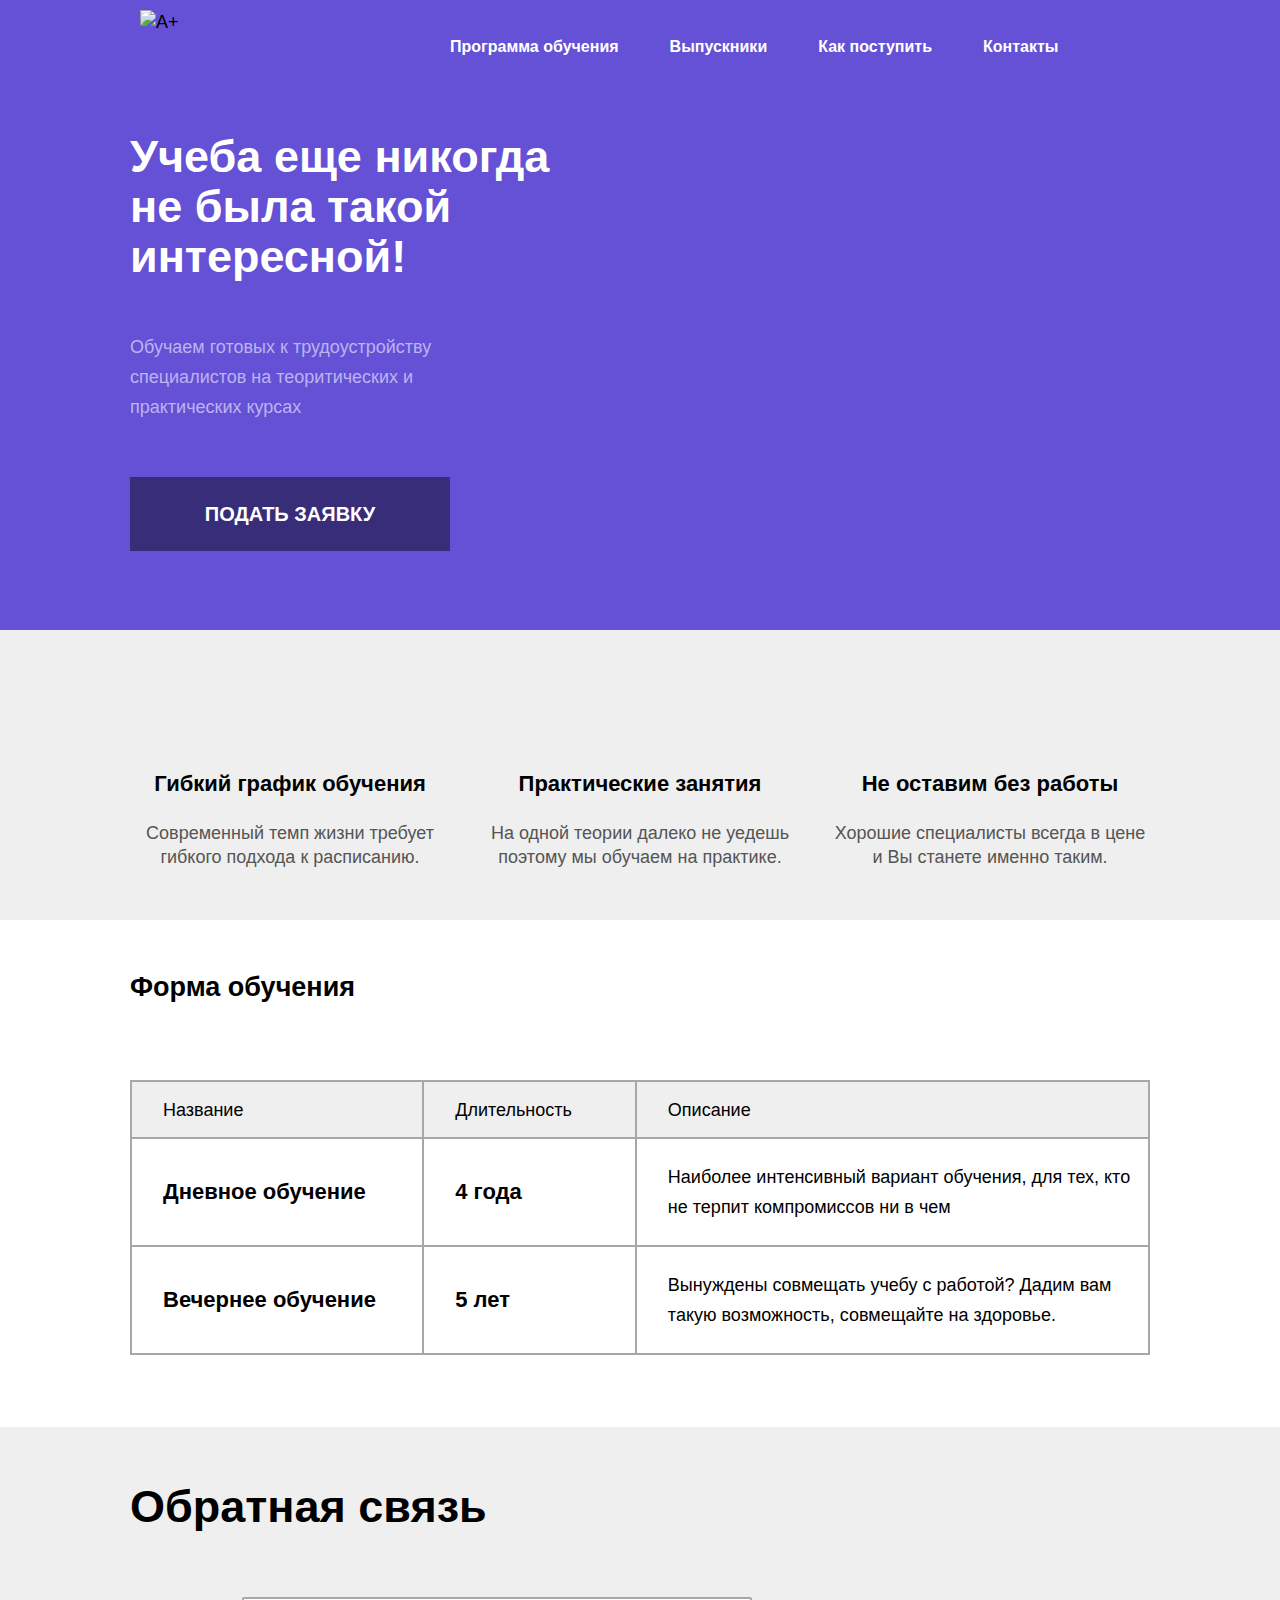
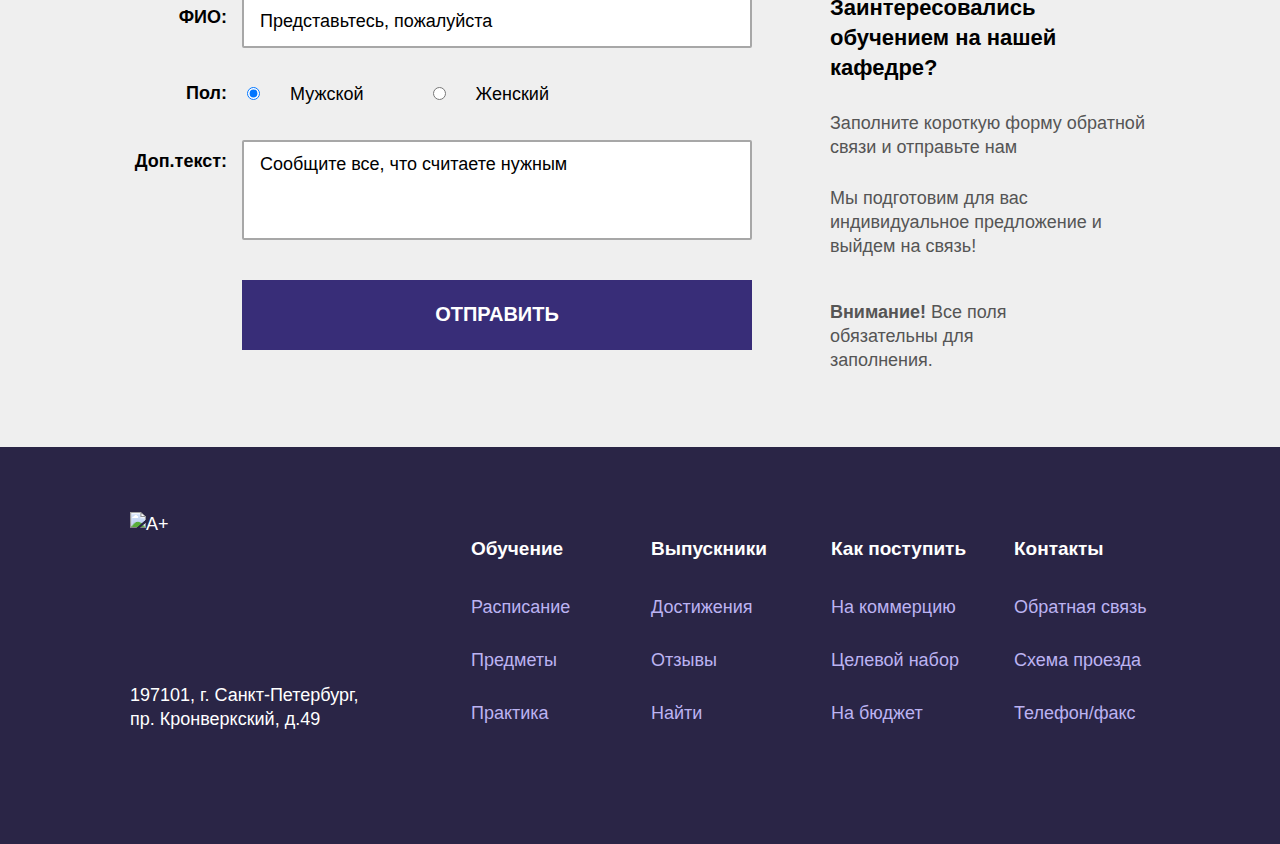
==== myindex.html @ cb8fe2b2 "2" ====
<!DOCTYPE html>
<html lang="ru">
  <head>
    <meta charset="utf-8">
    <link href="css/style.css" rel="stylesheet">
    <title>A+</title>
  </head>
  <body>
    <header class="main-header">

        <div class="header-top">
            <div class="logo">
              <img src="img/logo-top.png" width="182" height="81" alt=A+>
            </div>

            <nav class="main-menu">
              <ul>
                <li><a href="inner.html">Программа обучения</a></li>
                <li><a href="#">Выпускники</a></li>
                <li><a href="#">Как поступить</a></li>
                <li><a href="#">Контакты</a></li>
              </ul>
            </nav>
          </div>
          <div class="container">
        <div class="promo">
          <div class="promo-title">Учеба еще никогда не была такой интересной!</div>
          <p>Обучаем готовых к трудоустройству специалистов
            на теоритических и практических курсах</p>
          <a href="#" class="btn btn-green">Подать заявку</a>
        </div>
      </div>
    </header>

    <section class="features">
      <div class="container">
        <div class="features-item">
          <div class="features-icon features-icon-schedule"></div>
            <h2 class="features-title">Гибкий график обучения</h2>
            <p>Современный темп жизни требует гибкого подхода к расписанию.</p>
        </div>

        <div class="features-item">
              <div class="features-icon features-icon-practice"></div>
              <h2 class="features-title">Практические занятия</h2>
              <p>На одной теории далеко не уедешь поэтому мы обучаем на практике.</p>
        </div>

        <div class="features-item">
                <div class="features-icon features-icon-work"></div>
                <h2 class="features-title">Не оставим без работы</h2>
                <p>Хорошие специалисты всегда в цене и Вы станете именно таким.</p>
        </div>
      </div>
      </div>
    </section>
    <section class="learning-form">
      <div class="container">
        <h2 class="learning-form-title">Форма обучения</h2>
        <table>
          <tr class="tr-header">
            <th style="width:284px">Название</th>
            <th style="width:189px">Длительность</th>
            <th style="width:539px">Описание</th>
          <tr>
            <td>Дневное обучение</td>
            <td>4 года</td>
            <td style="line-height:30px; font-weight:normal; font-size: 18px; font-family: Tahoma, sans-serif;">
              Наиболее интенсивный вариант обучения, для тех,
            кто не терпит компромиссов ни в чем</td>
          </tr>
          <tr>
            <td>Вечернее обучение</td>
            <td>5 лет</td>
            <td style="line-height:30px; font-weight:normal; font-size: 18px; font-family: Tahoma, sans-serif;">
              Вынуждены совмещать учебу с работой? Дадим вам
            такую возможность, совмещайте на здоровье.</td>
          </tr>
        </table>
      </div>
    </section>
    <section class="contacts">
      <div class="container">
        <h2 class="contacts-title">Обратная связь</h2>
          <form class="contacts-form" action="" method="post">
            <table>
              <tr>
                <td class="title">
                  <label for="fullname">ФИО:</label>
                </td>
                <td class="field">
                  <input type="text" id="fullname" name="fullname" placeholder="Представьтесь, пожалуйста">
                </td>
              </tr>
              <tr>
                <td class="title-sex">Пол:</td>
                <td>
                  <label><input type="radio" id="man" name="sex" value="man" checked>Мужской</label>
                  <label><input type="radio" id="woman" name="sex" value="woman">Женский</label>
                </td>
              </tr>
              <tr>
                <td class="title">Доп.текст:</td>
                <td class="field">
                  <textarea id="message" name="message" placeholder="Сообщите все, что считаете нужным"></textarea>
                </td>
              </tr>
              <tr>
                <td class="title"></td>
                <td><input type="submit" class="btn btn-green" value="Отправить"></td>
              </tr>
            </table>
          </form>
          <div class="contacts-instruction">
            <h3>Заинтересовались обучением на нашей кафедре?</h3>
            <p>Заполните короткую форму обратной связи и отправьте нам</p>
            <p>Мы подготовим для вас индивидуальное предложение и выйдем на связь!</p>
            <p class="contacts-alert"><strong>Внимание!</strong> Все поля обязательны для заполнения.</p>
          </div>
      </div>
    </section>

    <footer class="main-footer">
      <div class="container">
        <div class="footer">
          <div class="footer-address">
            <div class="logo">
            <img src="img/logo-bottom.png"  width="182" height="82" alt="A+">
          </div>
            <p>197101, г. Санкт-Петербург, <br> пр. Кронверкский, д.49</p>
          </div>
          <div class="footer-menu">
            <h3>Обучение</h3>
              <ul>
                <li><a href="#">Расписание</a></li>
                <li><a href="#">Предметы</a></li>
                <li><a href="#">Практика</a></li>
              </ul>
          </div>
          <div class="footer-menu">
            <h3>Выпускники</h3>
              <ul>
                <li><a href="#">Достижения</a></li>
                <li><a href="#">Отзывы</a></li>
                <li><a href="#">Найти</a></li>
              </ul>
          </div>
          <div class="footer-menu">
            <h3>Как поступить</h3>
              <ul>
                <li><a href="#">На коммерцию</a></li>
                <li><a href="#">Целевой набор</a></li>
                <li><a href="#">На бюджет</a></li>
              </ul>
          </div>
          <div class="footer-menu">
            <h3>Контакты</h3>
              <ul>
                <li><a href="#">Обратная связь</a></li>
                <li><a href="#">Схема проезда</a></li>
                <li><a href="#">Телефон/факс</a></li>
              </ul>
         </div>
        </div>
      </div>
    </footer>
  </body>
</html>
---- css/style.css ----
body {
      min-width: 1040px;
      margin: 0;
      padding: 0;
      font-family: Tahoma, sans-serif;
      font-size: 18px;
      line-height: 24px;
      color: #000000;
}

.container {
      width: 1020px;
      margin: 0 auto;
      padding: 0 10px;
}

.main-header {
      padding-top: 32px;
      padding-bottom: 79px;
      background-color: #6451d5;
}

.header-top{
    position: fixed;
    z-index: 20;
    width: 980px;
    margin: 0;
    padding: 10px 140px;
    padding-bottom: 0;
    top: 0;
    left: 0;
    background-color: #6451d5;
    background-position: center 100%;
    background-repeat: no-repeat;
    background-size: cover;
  margin-bottom: 120px;
}

.header-top::after {
      display: table;
      clear: both;
      content: "";
}

.logo {
      float: left;
      height: 90px;
      width: 182px;
}

.logo img {
      display: block;
}

.main-menu {
      float: right;
      height: 40px;
      width: 670px;
      margin-top: 25px;
}

.main-menu ul {
      margin: 0;
      padding: 0;
      list-style: none;
}

.main-menu li {
      display: inline-block;
      vertical-align: top;
      margin-right: 46px;
      font-size: 16px;
      line-height: 24px;
      font-weight: bold;
      font-family: Trebuchet MS, sans-serif;
}

.main-menu li:last-child {
      margin-right: 0;

}

.main-menu a {
      text-decoration: none;
      color: #ffffff;
}

.main-menu a:hover {
      text-decoration: underline;
}

.main-menu a:active {
      text-decoration: none;
      opacity: 0.3;
}

.promo {
      position: relative;
      z-index: 10;
      width: 424px;
      margin-top: 100px;
}

.promo-title {
      margin-bottom: 50px;
      text-transform: none;
      line-height: 50px;
      font-size: 45px;
      font-weight: bold;
      font-family: Trebuchet MS, sans-serif;
      color: #ffffff;
}

.promo p {
      width: 305px;
      margin-bottom: 55px;
      line-height: 30px;
      font-size: 18px;
      color: #bcb3f2;
}

.promo::after {
      position: absolute;
      content: "";
      z-index: -1;
      top: -10px;
      left: 379px;
      width: 652px;
      height: 450px;
      background-image: url("../img/promo.png");
      background-repeat: no-repeat;
}

.btn {
      display: inline-block;
      line-height: 24px;
      vertical-align: top;
      text-align: center;
      background-color: #382d78;
      color: #ffffff;
      font-size: 20px;
      font-family: Trebuchet MS, sans-serif;
      font-weight: bold;
      text-transform: uppercase;
      text-decoration: none;
      cursor: pointer;
      outline: none;
      border: none;
}

.promo .btn {
      padding: 25px 0;
      width: 320px;
}

.btn:active {
      color: #bcb3f2;
}

.features {
      padding-top: 142px;
      padding-bottom: 48px;
      background-color: #efefef;
}

.features-title {
      margin: 0;
      margin-bottom: 25px;
      font-size: 22px;
      line-height: 24px;
      font-family: Trebuchet MS, sans-serif;
      text-align: center;
      font-weight: bold;
}

.features .container::after {
      display: table;
      clear: both;
      content: "";
}

.features-item {
      position: relative;
      float: left;
      width: 320px;
      min-height: 100px;
      margin-right: 30px;
}

.features-item p {
      margin: 0;
      font-size: 18px;
      line-height: 24px;
      font-family: Tahoma, sans-serif;
      text-align: center;
      color: #555555;
}

.features-item:last-child {
      margin-right: 0;
}

.features-icon {
      position: absolute;
      left: 124px;
      bottom: 123px;
      width: 73px;
      height: 67px;
      background-image: url("../img/icon1.png");
      background-repeat: no-repeat;
      background-position: center;
}

.features-item .features-icon-practice{
      background-image: url("../img/icon2.png");
}

.features-item .features-icon-work{
      background-image: url("../img/icon3.png");
}

.learning-form {
      padding-top: 55px;
      padding-bottom: 72px;
}

.learning-form .learning-form-title {
      margin: 0;
      margin-bottom: 55px;
      min-height: 50px;
}

.learning-form table {
      height: 275px;
      border: 2px solid #a7a7a7;
      border-collapse: collapse;
}

.learning-form th {
    margin: 0;
    font-size: 18px;
    line-height: 30px;
    font-family: Tahoma, sans-serif;
    font-weight: normal;
    text-align: left;
    padding-left: 31px;
    border: 2px solid #a7a7a7;
    background-color: #efefef;
}

.learning-form tr {
    margin: 0;
    border: 2px solid #a7a7a7;
}

.learning-form td {
    margin: 0;
    font-size: 22px;
    line-height: 24px;
    font-family: Trebuchet MS, sans-serif;
    font-weight: bold;
    text-align: left;
    padding-left: 31px;
    border: 2px solid #a7a7a7;
}

.contacts {
      padding-top: 55px;
      padding-bottom: 75px;
      background-color: #efefef;
}

.contacts .contacts-title {
      margin: 0;
      margin-bottom: 61px;
      line-height: 50px;
      font-family: Trebuchet MS, sans-serif;
      font-size: 45px;
      line-height: 50px;
}

.contacts .contacts-form{
      float: left;
      width: 670px;
      height: 341px;
      margin-right: 30px;

}

.contacts .title {
      width: 94px;
      padding-right: 12px;
      padding-top: 10px;
      text-align: right;
      vertical-align: top;
      font-family: Trebuchet MS, sans-serif;
      font-size: 18px;
      line-height: 24px;
      font-weight: bold;
}

.contacts .title-sex {
      width: 94px;
      padding-right: 12px;
      padding-top: 0;
      text-align: right;
      vertical-align: top;
      font-family: Trebuchet MS, sans-serif;
      font-size: 18px;
      line-height: 24px;
      font-weight: bold;

}

.contacts .field {
      width: 510px;
      height: 52px;

}

.contacts-form textarea{
      min-height: 100px;
      resize: none;
}

 input[type="text"]::-webkit-input-placeholder {
      color:#000;
 }

 textarea::-webkit-input-placeholder {
      color:#000;
 }

#man,
#woman{
      margin-right: 30px;
}

#woman{
      margin-left: 64px;
}

.contacts-form input[type="text"],
.contacts-form textarea {
      width: 100%;
      padding: 10px 16px 13px 16px;
      border: 2px solid #a7a7a7;
      font-size: 18px;
      line-height: 24px;
      font-family: Tahoma, sans-serif;
      font-weight: normal;
      -webkit-box-sizing: border-box;
      -moz-box-sizing: border-box;
      box-sizing: border-box;
      outline: none;
      border-radius: 2px;

}
.contacts-form input[type="text"]:hover,
.contacts-form textarea:hover {
      border: 2px solid #6c6a75;
}

.contacts-form input[type="text"]:focus,
.contacts-form textarea:focus {
      border: 2px solid #6451d5;
}

.contacts td {
      padding-bottom: 31px;
}

.contacts-form .btn {
      width: 100%;
      padding: 22px 0 24px 0;
}

.contacts .contacts-instruction{
      float: right;
      width: 320px;
}

.contacts-instruction h3{
      margin: 0;
      margin-bottom: 28px;
      font-family: Trebuchet MS, sans-serif;
      font-size: 22px;
      line-height: 30px;
      font-weight: bold;
}

.contacts-instruction p{
      margin: 0;
      margin-bottom: 27px;
      font-size: 18px;
      line-height: 24px;
      font-family: Tahoma, sans-serif;
      font-weight: normal;
      color: #555555;
}

.contacts-instruction .contacts-alert {
      margin-top: 42px;
      margin-bottom: 0;
      width: 250px;
}

.contacts .container::after {
      display: table;
      clear: both;
      content: "";
}

.main-footer {
      padding-top: 65px;
      padding-bottom: 90px;
      background-color: #2a2546;
      color: #fff;
      line-height: 24px;

}
.main-footer .footer::after{
      display: table;
      content: "";
      clear: both;
}

.main-footer .footer-address {
      float: left;
      width: 235px;
      margin-right: 106px;
}

.main-footer .footer-menu{
      float: left;
      margin-top: 25px;
      width: 180px;
      min-height: 175px;
}

.main-footer .footer-menu ul {
      padding: 0;
      margin: 0;
      list-style: none;
}

.main-footer .footer-menu h3 {
      margin:0;
      margin-bottom: 34px;
      font-size: 19px;
      line-height: 24px;
      font-family: Tahoma, sans-serif;
      font-weight: bold;
}

.main-footer .footer-menu li {
      margin-bottom: 29px;
}

.main-footer .footer-menu a {
      font-size: 18px;
      line-height: 24px;
      font-family: Tahoma, sans-serif;
      font-weight: normal;
      color: #bcb3f2;
      text-decoration: none;
}

.main-footer .footer-menu:last-child{
      float: right;
      width: 136px;
}

.footer-address .logo {
      float: none;
      margin: 0;
      margin-bottom: 81px;
}

.footer-address p {
    font-size: 18px;
    line-height: 24px;
    font-family: Tahoma, sans-serif;
    font-weight: normal;
}
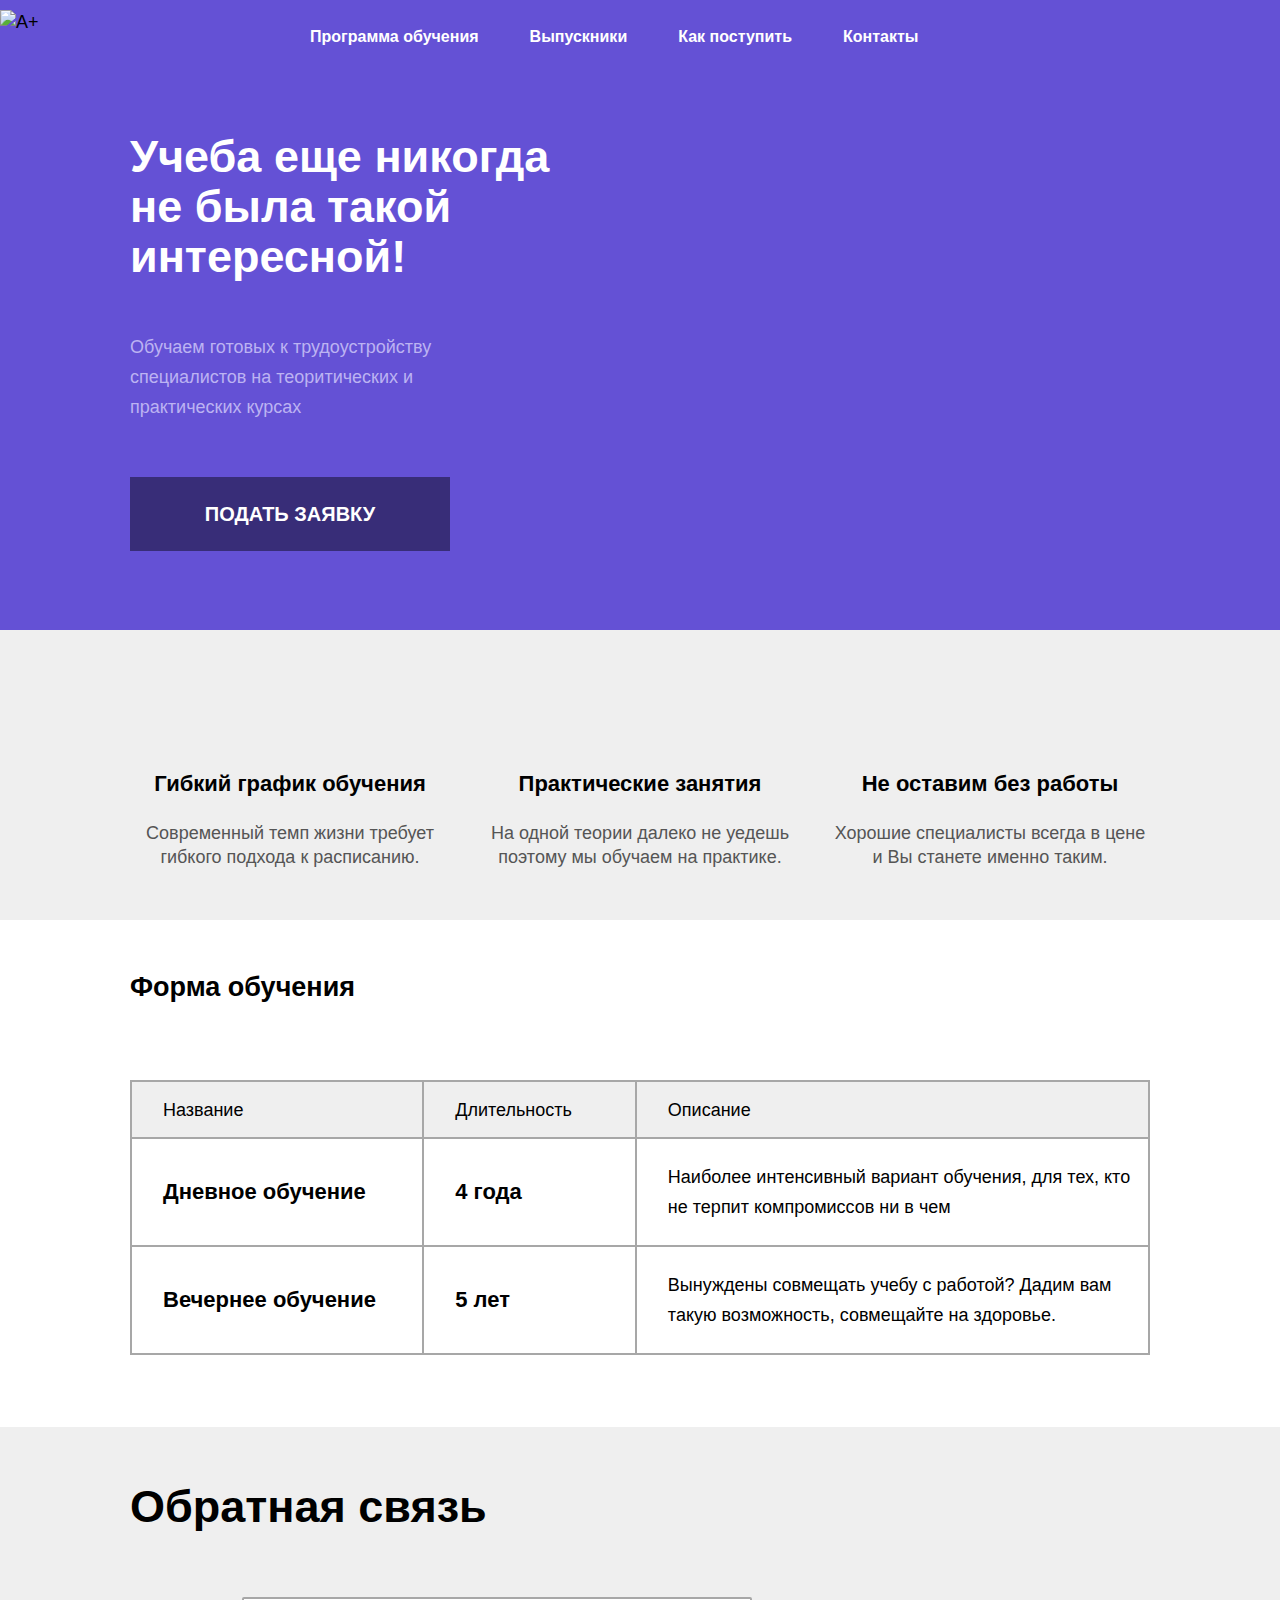
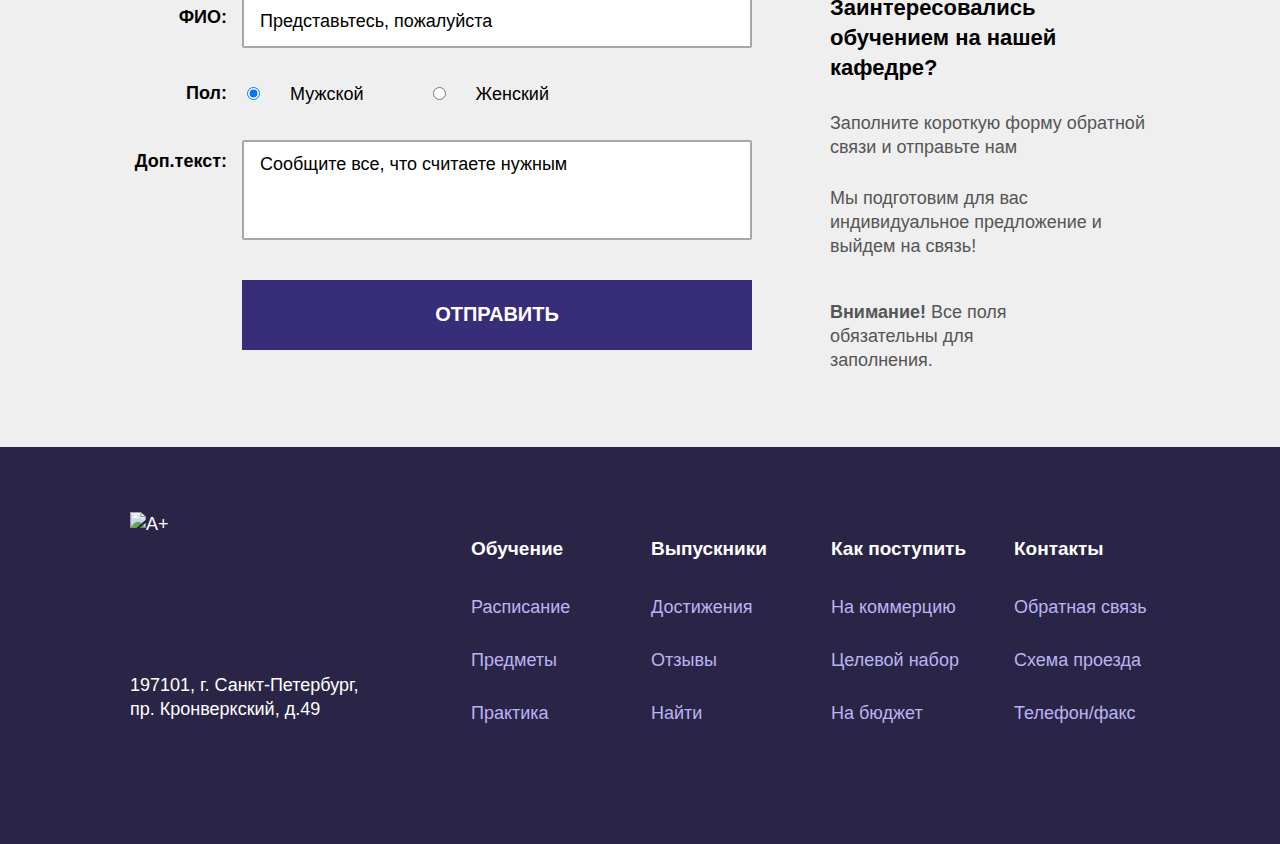
==== commit 8523defe: "1" ====
--- a/myindex.html
+++ b/myindex.html
@@ -7,22 +7,23 @@
   </head>
   <body>
     <header class="main-header">
+      <div class="container">
+        <div class="header-top">
+          <div class="logo">
+            <img src="img/logo-top.png"  width="150" height="60" alt="A+">
+          </div>
+        <nav class="main-menu">
+          <ul>
+            <li><a href="#">Программа обучения</a></li>
+            <li><a href="#">Выпускники</a></li>
+            <li><a href="#">Как поступить</a></li>
+            <li><a href="#">Контакты</a></li>
+          </ul>
+        </nav>
+        </div>
+    </div>
 
-        <div class="header-top">
-            <div class="logo">
-              <img src="img/logo-top.png" width="182" height="81" alt=A+>
-            </div>
-
-            <nav class="main-menu">
-              <ul>
-                <li><a href="inner.html">Программа обучения</a></li>
-                <li><a href="#">Выпускники</a></li>
-                <li><a href="#">Как поступить</a></li>
-                <li><a href="#">Контакты</a></li>
-              </ul>
-            </nav>
-          </div>
-          <div class="container">
+        <div class="container">
         <div class="promo">
           <div class="promo-title">Учеба еще никогда не была такой интересной!</div>
           <p>Обучаем готовых к трудоустройству специалистов
--- a/css/style.css
+++ b/css/style.css
@@ -24,8 +24,8 @@
     position: fixed;
     z-index: 20;
     width: 980px;
-    margin: 0;
-    padding: 10px 140px;
+    margin: 0 auto;
+
     padding-bottom: 0;
     top: 0;
     left: 0;
@@ -44,7 +44,8 @@
 
 .logo {
       float: left;
-      height: 90px;
+      margin-top: 10px;
+      height: 80px;
       width: 182px;
 }
 
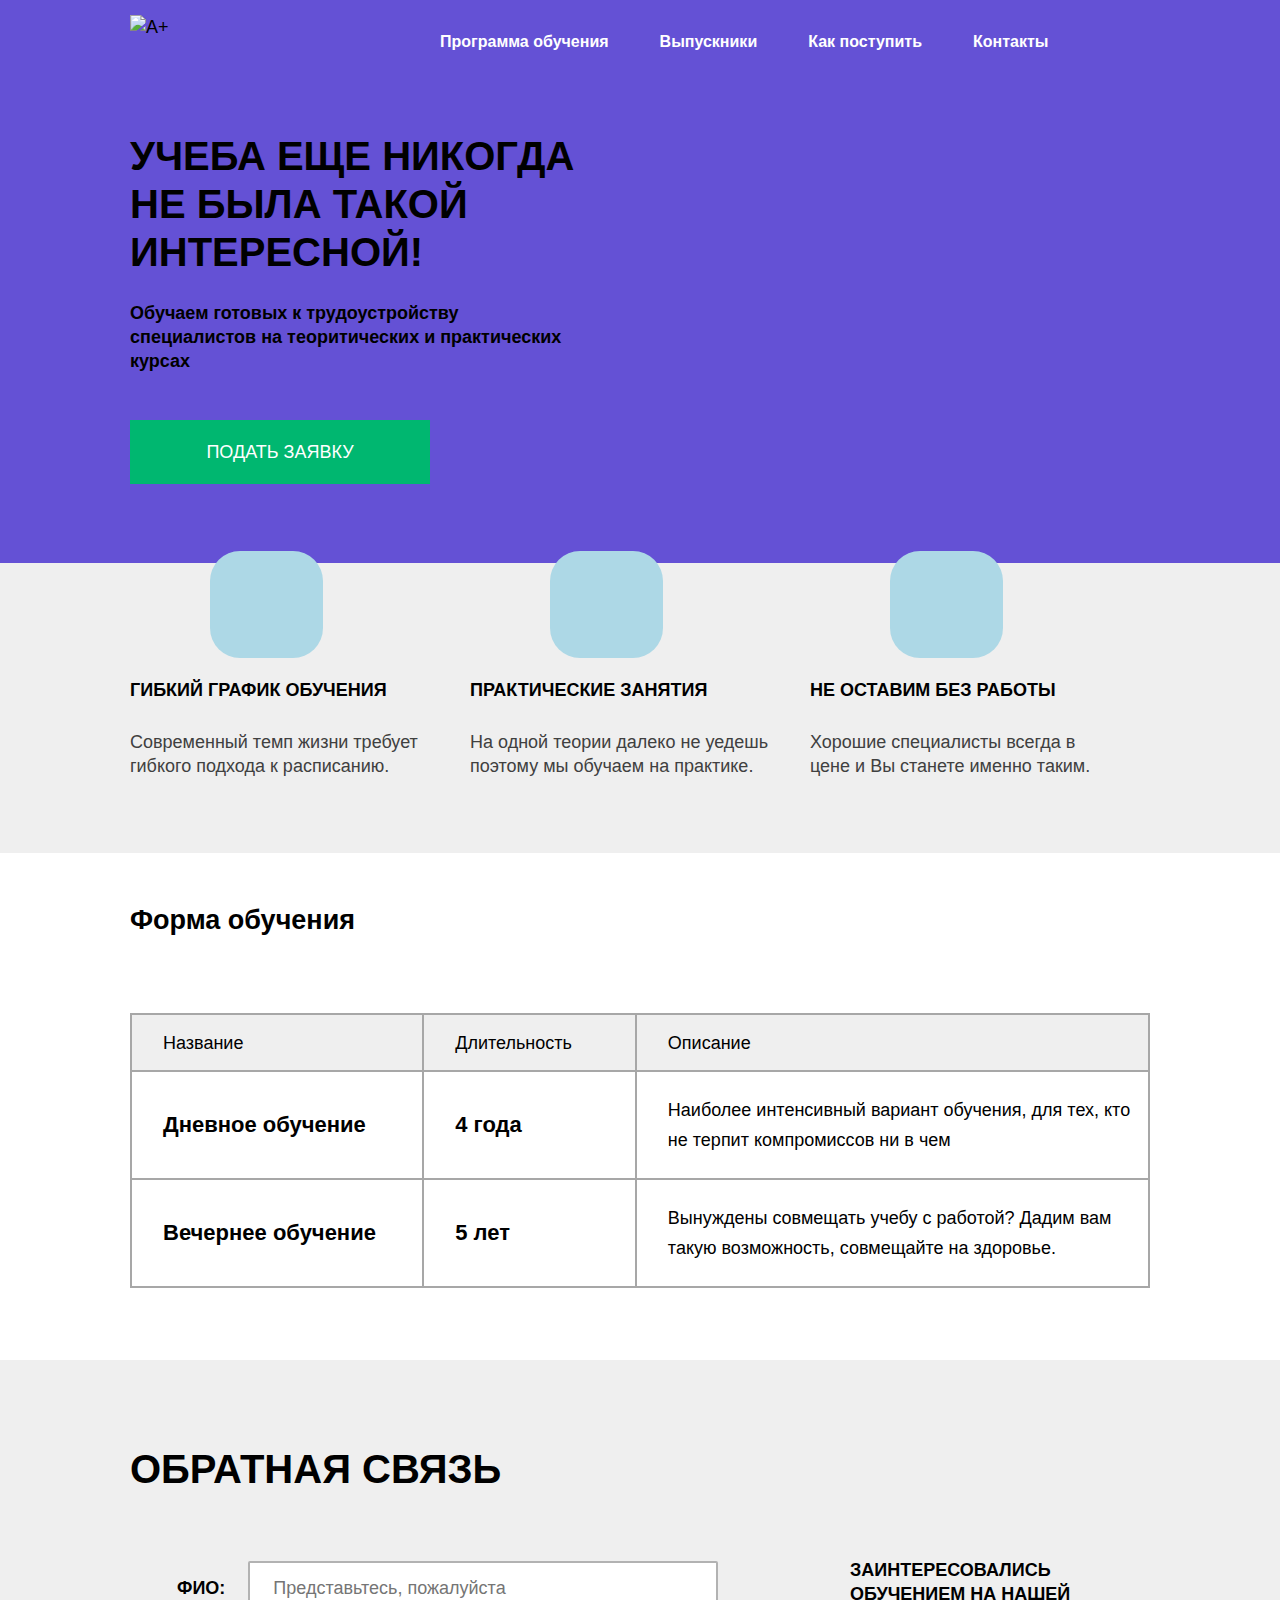
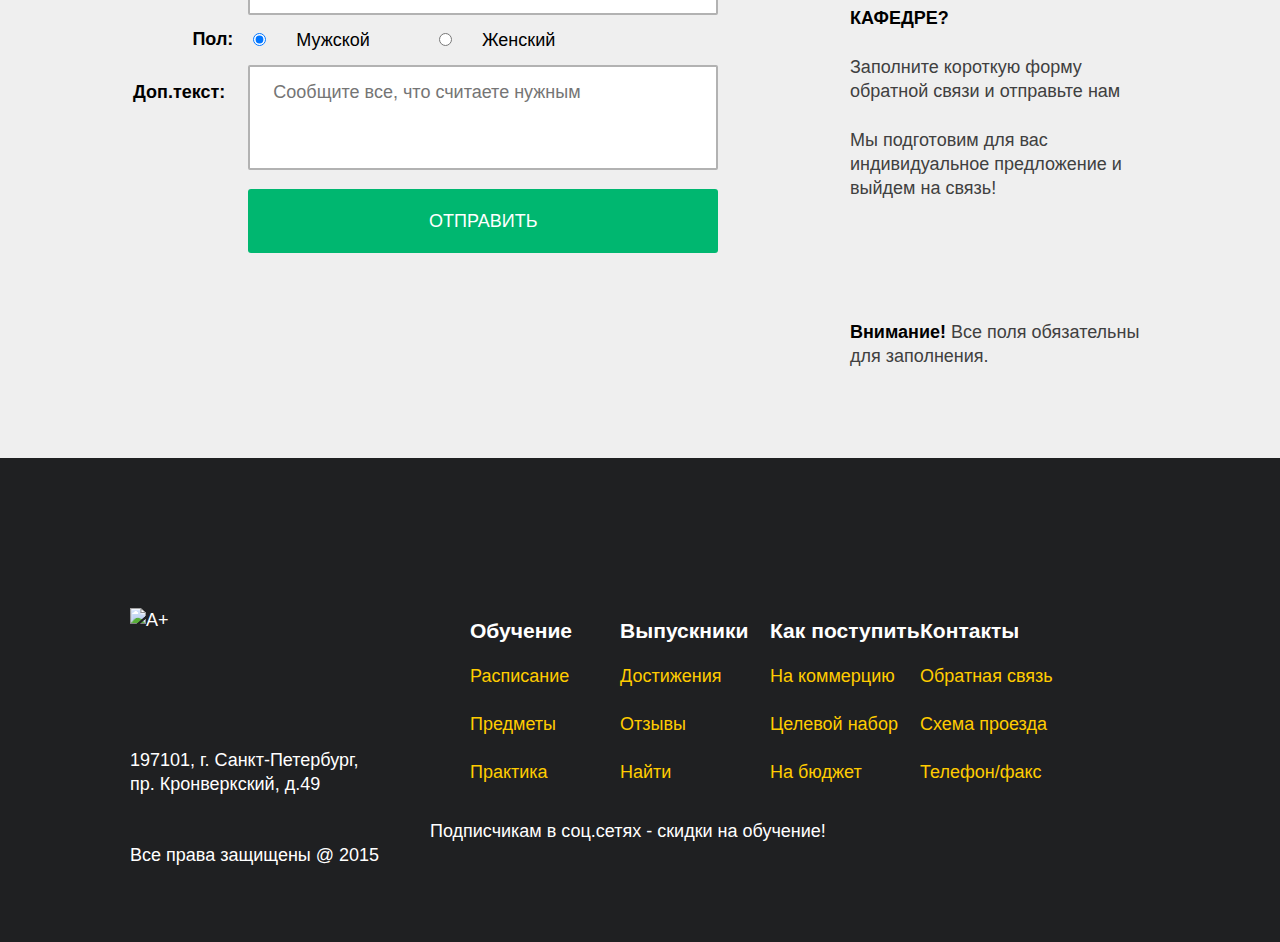
==== commit cf3aef21: "New Style" ====
--- a/myindex.html
+++ b/myindex.html
@@ -7,6 +7,7 @@
   </head>
   <body>
     <header class="main-header">
+      <div class="fixed"></div>
       <div class="container">
         <div class="header-top">
           <div class="logo">
@@ -14,14 +15,14 @@
           </div>
         <nav class="main-menu">
           <ul>
-            <li><a href="#">Программа обучения</a></li>
+            <li><a href="inner.html">Программа обучения</a></li>
             <li><a href="#">Выпускники</a></li>
             <li><a href="#">Как поступить</a></li>
             <li><a href="#">Контакты</a></li>
           </ul>
         </nav>
         </div>
-    </div>
+     </div>
 
         <div class="container">
         <div class="promo">
@@ -162,8 +163,17 @@
                 <li><a href="#">Телефон/факс</a></li>
               </ul>
          </div>
+        <div class="footer-bottom">
+    <div class="сopyright index-сopyright">Все права защищены @ 2015</div>
+      <div class="footer-social-promo index-social-promo">Подписчикам в соц.сетях - скидки на обучение!</div>
+        <div class="footer-social">
+          <a href="#" class="social-btn social-btn-vk">Вконтакте</a>
+          <a href="#" class="social-btn social-btn-fb">Фейсбук</a>
+          <a href="#" class="social-btn social-btn-tw">Твиттер</a>
         </div>
       </div>
+    </div>
+  </div>
     </footer>
   </body>
 </html>
--- a/css/style.css
+++ b/css/style.css
@@ -20,15 +20,28 @@
       background-color: #6451d5;
 }
 
+.fixed {
+  position: fixed;
+     z-index: 19;
+     top:0;
+     width: 100%;
+     margin: auto;
+     background-color: #6451d5;
+     height: 100px;
+   }
+
+
 .header-top{
     position: fixed;
     z-index: 20;
     width: 980px;
-    margin: 0 auto;
-
+    margin: auto;
+    padding: 5px 0px;
     padding-bottom: 0;
     top: 0;
-    left: 0;
+    left: auto;
+    right: auto;
+    bottom: auto;
     background-color: #6451d5;
     background-position: center 100%;
     background-repeat: no-repeat;
@@ -95,119 +108,183 @@
       opacity: 0.3;
 }
 
-.promo {
-      position: relative;
-      z-index: 10;
-      width: 424px;
-      margin-top: 100px;
-}
-
-.promo-title {
-      margin-bottom: 50px;
-      text-transform: none;
-      line-height: 50px;
-      font-size: 45px;
+.main-header .main-menu-inner li {
+      font-weight: normal;
+      opacity: 0.8;
+}
+
+.main-header .main-menu-inner li:first-child {
       font-weight: bold;
-      font-family: Trebuchet MS, sans-serif;
-      color: #ffffff;
-}
-
-.promo p {
-      width: 305px;
-      margin-bottom: 55px;
-      line-height: 30px;
-      font-size: 18px;
-      color: #bcb3f2;
-}
-
-.promo::after {
-      position: absolute;
-      content: "";
-      z-index: -1;
-      top: -10px;
-      left: 379px;
-      width: 652px;
-      height: 450px;
-      background-image: url("../img/promo.png");
-      background-repeat: no-repeat;
-}
-
-.btn {
-      display: inline-block;
-      line-height: 24px;
-      vertical-align: top;
-      text-align: center;
-      background-color: #382d78;
-      color: #ffffff;
-      font-size: 20px;
-      font-family: Trebuchet MS, sans-serif;
-      font-weight: bold;
-      text-transform: uppercase;
-      text-decoration: none;
-      cursor: pointer;
-      outline: none;
-      border: none;
-}
-
-.promo .btn {
-      padding: 25px 0;
-      width: 320px;
-}
-
-.btn:active {
-      color: #bcb3f2;
-}
-
-.features {
-      padding-top: 142px;
-      padding-bottom: 48px;
-      background-color: #efefef;
-}
-
-.features-title {
-      margin: 0;
-      margin-bottom: 25px;
-      font-size: 22px;
-      line-height: 24px;
-      font-family: Trebuchet MS, sans-serif;
-      text-align: center;
-      font-weight: bold;
-}
-
-.features .container::after {
-      display: table;
-      clear: both;
-      content: "";
-}
-
-.features-item {
-      position: relative;
-      float: left;
-      width: 320px;
-      min-height: 100px;
-      margin-right: 30px;
-}
-
-.features-item p {
-      margin: 0;
-      font-size: 18px;
-      line-height: 24px;
-      font-family: Tahoma, sans-serif;
-      text-align: center;
-      color: #555555;
-}
-
-.features-item:last-child {
-      margin-right: 0;
+      opacity: 1;
+}
+
+.promo{
+  position: relative;
+  z-index: 10;
+  min-height: 330px;
+  width: 450px;
+  margin-top:100px;
+}
+
+.promo::after{
+content: "";
+position: absolute;
+z-index: -1;
+top: -30px;
+left: 400px;
+width: 830px;
+height: 433px;
+background-image: url("../img/promo.png");
+background-repeat: no-repeat;
+}
+
+
+.page-title {
+  padding-top: 60px;
+  color: #000;
+
+}
+
+.promo-title,
+.page-title{
+  margin-bottom: 25px;
+  text-transform: uppercase;
+  font-weight: 700;
+  font-size: 40px;
+  line-height: 48px;
+}
+
+.promo p{
+  margin: 0;
+  margin-bottom: 35px;
+  font-weight: 700;
+  font-size: 18px;
+  line-height: 24px;
+  color: #000;
+}
+
+.btn{
+  display: inline-block;
+  padding: 20px;
+  font-size: 18px;
+  line-height: 24px;
+  vertical-align: top;
+  text-align: center;
+  text-decoration: none;
+  text-transform: uppercase;
+  background: #999999;
+  color: #fff;
+  cursor: pointer;
+  outline: none;
+  border: none;
+}
+.promo .btn{
+  margin-top: 12px;
+  width: 260px;
+}
+
+.breadcrumbs{
+  margin:0;
+  padding:0;
+  list-style: none;
+  font-size: 0;
+}
+
+.breadcrumbs li{
+  position: relative;
+  display: inline-block;
+  margin-right: 50px;
+  color: #000;
+  vertical-align: top;
+  text-transform: uppercase;
+  font-size: 12px;
+  line-height: 24px;
+}
+
+.breadcrumbs li a {
+  color: #000;
+}
+
+.breadcrumbs li::after{
+  content:"";
+  position: absolute;
+  top: 10px;
+  right: -35px;
+  width: 19px;
+  height: 4px;
+  background-image: url("../img/ico-nav-arrow.png");
+  background-repeat:no-repeat;
+}
+
+.breadcrumbs li:last-child{
+  margin-right: 0;
+}
+
+.breadcrumbs li:last-child::after{
+  content: none;
+}
+
+.breadcrumbs a{
+  color: #000;
+  text-decoration: none;
+}
+
+.breadcrumbs a:hover{
+  text-decoration: underline;
+}
+
+.breadcrumbs a:active{
+  text-decoration: underline;
+  opacity: 0.3;
+}
+
+.btn-green{
+  background: #00b770;
+}
+
+.btn-green:hover{
+  background: #00a666;
+}
+.btn-green:active{
+  background: #00a666;
+  color: #74c39e;
+}
+
+.features{
+  padding-top: 115px;
+  padding-bottom: 75px;
+  background-color: #efefef;
+}
+
+.features .container::after{
+  content: "";
+  display: table;
+  clear: both;
+}
+
+.features-item{
+  position: relative;
+  float:left;
+  width: 300px;
+  margin-right:40px;
+}
+
+.features-item::after{
+  content: "";
+  display: table;
+  clear:both;
 }
 
 .features-icon {
       position: absolute;
-      left: 124px;
-      bottom: 123px;
+      left: 80px;
+      bottom: 120px;
       width: 73px;
       height: 67px;
       background-image: url("../img/icon1.png");
+      background-color: lightblue;
+      border-radius: 30px;
+      padding: 20px;
       background-repeat: no-repeat;
       background-position: center;
 }
@@ -220,6 +297,155 @@
       background-image: url("../img/icon3.png");
 }
 
+.features-item:last-child{
+  margin-right:0px;
+}
+
+.features-title{
+margin: 0;
+margin-bottom: 28px;
+text-transform: uppercase;
+font-size: 18px;
+line-height: 24px;
+}
+
+.features-item p{
+margin: 0;
+color: #404040;
+font-size: 18px;
+line-height: 24px;
+}
+
+.feedback{
+  padding-top: 85px;
+  padding-bottom: 80px;
+}
+
+.feedback .container{
+  position: relative;
+  margin-bottom: 200px;
+}
+
+.feedback-all{
+  position: absolute;
+  top: 8px;
+  right: 0;
+  padding-right: 68px;
+  background-image: url("../img/dots.png");
+  background-position: 150px 7px;
+  background-repeat: no-repeat;
+  color: #000000;
+  text-decoration: none;
+  text-transform:uppercase;
+  font-weight: 700;
+  font-size: 15px;
+  line-height: 24px;
+}
+
+.feedback-all:hover{
+  color: #00a666;
+}
+
+.feedback-all:active{
+  opacity: 0.3;
+}
+
+.contacts-title{
+  margin: 0;
+  margin-bottom: 65px;
+  text-transform: uppercase;
+  font-size: 40px;
+  line-height: 48px;
+}
+.feedback-title{
+margin: 0;
+margin-bottom: 65px;
+text-transform: uppercase;
+font-size: 40px;
+line-height: 48px;
+}
+
+.feedback-author{
+  position: relative;
+  float:left;
+  padding-left: 170px;
+  width:130px;
+}
+
+.feedback-author img{
+  position:absolute;
+  top: 0;
+  left: 0;
+  width: 133px;
+  height: 133px;
+  border-radius: 50%;
+}
+
+.feedback-author h3{
+  margin: 0;
+  margin-bottom: 25px;
+  text-transform: uppercase;
+  font-size: 18px;
+  line-height: 24px;
+}
+
+.feedback-author p{
+  margin: 0;
+  color: #404040;
+}
+
+.feedback-content{
+  float:right;
+  width: 640px;
+  margin: 0;
+  min-height: 140px;
+}
+
+.feedback-content h3{
+  margin: 0;
+  margin-bottom: 25px;
+  text-transform: uppercase;
+  font-size: 18px;
+  line-height: 24px;
+}
+
+.feedback-content p{
+  margin: 0;
+  color: #404040;
+}
+
+.feedback-content::before {
+  content: "";
+  position: absolute;
+  clear:both;
+  width: 26px;
+  height: 20px;
+  background-color: #000;
+  background-repeat: no-repeat;
+  background-color: white;
+}
+
+.feedback-content::after {
+  content: "";
+  position: absolute;
+  clear:both;
+  width: 26px;
+  height: 20px;
+  background-color: #000;
+  background-repeat: no-repeat;
+  background-color: white;
+}
+.feedback-content::before{
+  top: 100px;
+  left: 315px;
+  background-image: url("../img/quote-open.png");
+}
+
+.feedback-content::after {
+  right: -5px;
+  bottom: -220px;
+  background-image: url("../img/quote-close.png");
+}
 .learning-form {
       padding-top: 55px;
       padding-bottom: 72px;
@@ -265,39 +491,36 @@
     border: 2px solid #a7a7a7;
 }
 
-.contacts {
-      padding-top: 55px;
-      padding-bottom: 75px;
-      background-color: #efefef;
-}
-
-.contacts .contacts-title {
-      margin: 0;
-      margin-bottom: 61px;
-      line-height: 50px;
-      font-family: Trebuchet MS, sans-serif;
-      font-size: 45px;
-      line-height: 50px;
-}
-
-.contacts .contacts-form{
-      float: left;
-      width: 670px;
-      height: 341px;
-      margin-right: 30px;
-
-}
-
-.contacts .title {
-      width: 94px;
-      padding-right: 12px;
-      padding-top: 10px;
-      text-align: right;
-      vertical-align: top;
-      font-family: Trebuchet MS, sans-serif;
-      font-size: 18px;
-      line-height: 24px;
-      font-weight: bold;
+.contacts{
+  padding-top: 85px;
+  padding-bottom: 80px;
+  background-color: #efefef;
+}
+
+.contacts .container{
+  display: table;
+  clear: both;
+  content: "";
+}
+
+.contacts-form{
+  float: left;
+  width: 640px;
+  min-height: 420px;
+}
+
+.contacts-form td{
+  padding-bottom: 10px;
+}
+
+.contacts-form .title{
+  width: 90px;
+  padding-right: 20px;
+  vertical-align: top;
+  text-align: right;
+  font-weight: 700;
+  font-size: 18px;
+  line-height: 54px;
 }
 
 .contacts .title-sex {
@@ -313,24 +536,25 @@
 
 }
 
-.contacts .field {
-      width: 510px;
-      height: 52px;
-
-}
-
-.contacts-form textarea{
-      min-height: 100px;
-      resize: none;
-}
-
- input[type="text"]::-webkit-input-placeholder {
-      color:#000;
- }
-
- textarea::-webkit-input-placeholder {
-      color:#000;
- }
+.contacts-form .field{
+  width: 470px;
+}
+
+.contacts-form input[type="text"],
+.contacts-form textarea {
+  -webkit-box-sizing: border-box;
+  -moz-box-sizing: border-box;
+  box-sizing: border-box;
+  width: 100%;
+  padding: 13px 23px;
+  font-weight: 400;
+  font-size: 18px;
+  line-height: 24px;
+  font-family: Arial, sans-serif;
+  outline: none;
+  border: 2px solid #b2b2b2;
+  border-radius: 2px;
+}
 
 #man,
 #woman{
@@ -341,146 +565,318 @@
       margin-left: 64px;
 }
 
-.contacts-form input[type="text"],
-.contacts-form textarea {
-      width: 100%;
-      padding: 10px 16px 13px 16px;
-      border: 2px solid #a7a7a7;
-      font-size: 18px;
-      line-height: 24px;
-      font-family: Tahoma, sans-serif;
-      font-weight: normal;
-      -webkit-box-sizing: border-box;
-      -moz-box-sizing: border-box;
-      box-sizing: border-box;
-      outline: none;
-      border-radius: 2px;
-
-}
 .contacts-form input[type="text"]:hover,
 .contacts-form textarea:hover {
-      border: 2px solid #6c6a75;
+  border: 2px solid #7f7f7f;
 }
 
 .contacts-form input[type="text"]:focus,
 .contacts-form textarea:focus {
-      border: 2px solid #6451d5;
-}
-
-.contacts td {
-      padding-bottom: 31px;
-}
-
-.contacts-form .btn {
-      width: 100%;
-      padding: 22px 0 24px 0;
-}
-
-.contacts .contacts-instruction{
-      float: right;
-      width: 320px;
+  border: 2px solid #00b770;
+}
+
+.contacts-form textarea {
+    min-height: 105px;
+    resize: none;
+  }
+
+.contacts-form .btn{
+  width: 100%;
+  border-radius: 3px;
+}
+
+.contacts-instruction{
+  float: right;
+  width: 300px;
 }
 
 .contacts-instruction h3{
-      margin: 0;
-      margin-bottom: 28px;
-      font-family: Trebuchet MS, sans-serif;
-      font-size: 22px;
-      line-height: 30px;
-      font-weight: bold;
-}
-
+  margin: 0;
+  margin-bottom: 25px;
+  text-transform: uppercase;
+  font-size: 18px;
+  line-height: 24px;
+}
 .contacts-instruction p{
-      margin: 0;
-      margin-bottom: 27px;
-      font-size: 18px;
-      line-height: 24px;
-      font-family: Tahoma, sans-serif;
-      font-weight: normal;
-      color: #555555;
-}
-
-.contacts-instruction .contacts-alert {
-      margin-top: 42px;
-      margin-bottom: 0;
-      width: 250px;
-}
-
-.contacts .container::after {
-      display: table;
-      clear: both;
-      content: "";
-}
-
-.main-footer {
-      padding-top: 65px;
-      padding-bottom: 90px;
-      background-color: #2a2546;
-      color: #fff;
-      line-height: 24px;
-
-}
-.main-footer .footer::after{
-      display: table;
-      content: "";
-      clear: both;
-}
-
-.main-footer .footer-address {
-      float: left;
-      width: 235px;
-      margin-right: 106px;
-}
-
-.main-footer .footer-menu{
-      float: left;
-      margin-top: 25px;
-      width: 180px;
-      min-height: 175px;
-}
-
-.main-footer .footer-menu ul {
-      padding: 0;
-      margin: 0;
-      list-style: none;
-}
-
-.main-footer .footer-menu h3 {
-      margin:0;
-      margin-bottom: 34px;
-      font-size: 19px;
-      line-height: 24px;
-      font-family: Tahoma, sans-serif;
-      font-weight: bold;
-}
-
-.main-footer .footer-menu li {
-      margin-bottom: 29px;
-}
-
-.main-footer .footer-menu a {
-      font-size: 18px;
-      line-height: 24px;
-      font-family: Tahoma, sans-serif;
-      font-weight: normal;
-      color: #bcb3f2;
-      text-decoration: none;
-}
-
-.main-footer .footer-menu:last-child{
-      float: right;
-      width: 136px;
-}
-
-.footer-address .logo {
-      float: none;
-      margin: 0;
-      margin-bottom: 81px;
-}
-
-.footer-address p {
-    font-size: 18px;
-    line-height: 24px;
-    font-family: Tahoma, sans-serif;
-    font-weight: normal;
-}
+  margin: 0;
+  margin-bottom: 25px;
+  color: #404040;
+  font-size: 18px;
+  line-height: 24px;
+}
+
+.contacts-instruction .contacts-alert{
+  margin-top: 120px;
+  margin-bottom: 0;
+}
+
+.contacts-alert strong{
+  color: #000000;
+}
+
+.inner-content {
+  margin-top: 85px;
+  margin-bottom: 75px;
+}
+
+.inner-content h2,
+.inner-content h3{
+  margin-top: 48px;
+  margin-bottom: 24px;
+  text-transform: uppercase;
+  font-weight: 600;
+  font-size: 24px;
+  line-height: 48px;
+}
+
+.inner-content h2 + h3 {
+  margin-top: 24px;
+  }
+
+.inner-content p{
+  margin: 24px 0;
+  color: #404040;
+  font-size: 16px;
+  line-height: 24px;
+}
+
+.inner-content a{
+  color: #3366cc;
+}
+
+.inner-content a:hover{
+  color: #00a666;
+}
+
+.inner-content a:active{
+  color: #00a666;
+  opacity: 0.3;
+}
+
+.inner-content hr{
+  margin: 55px 0;
+  border: none;
+  border-bottom: 1px solid #d3d2d2;
+}
+
+.inner-content blockquote{
+  margin: 24px 0;
+  padding-left: 35px;
+  border-left: 2px solid #00b770;
+  color: #000;
+  font-style:italic;
+  font-size: 16px;
+  line-height: 24px;
+}
+
+.inner-content table{
+  width: 100%;
+  border-collapse: collapse;
+}
+
+.inner-content td{
+  padding: 10px 19px;
+  border: 1px solid #d3d2d2;
+  color: #404040;
+  font-size: 18px;
+  line-height: 24px;
+}
+
+.inner-content thead td{
+  background: #efefef;
+  font-weight: 600;
+}
+
+.padded-content{
+  position: relative;
+  padding-left: 340px;
+}
+
+.padded-content .padded-title{
+  position: absolute;
+  left: 0;
+  max-width: 300px;
+  margin-top: 0;
+}
+
+.custom-list-1{
+  margin: 0;
+  padding: 0;
+  list-style: none;
+}
+
+.custom-list-1 li{
+  position: relative;
+  margin-bottom: 24px;
+  padding-left: 35px;
+  text-transform: uppercase;
+  font-weight: 600;
+  font-size: 18px;
+  line-height: 24px;
+}
+
+.custom-list-1 li::before{
+  content: "";
+  position: absolute;
+  top: 10px;
+  left: 0;
+  width: 27px;
+  border-bottom: 2px solid #00b770;
+}
+
+.main-footer{
+padding-top: 95px;
+padding-bottom: 75px;
+background-color: #1f2022;
+color: #ffffff;
+font-size: 18px;
+line-height: 24px;
+}
+
+.footer-top::after{
+  display: table;
+  clear: both;
+  content: "";
+}
+
+.footer-address{
+  float: left;
+  width: 300px;
+  margin-right: 40px;
+}
+
+.footer-address .logo{
+  float:none;
+}
+
+.footer-address p{
+  margin:0;
+  margin-top: 60px;
+}
+
+.footer-menu{
+  float: left;
+  width: 150px;
+  margin-top: 25px;
+  min-height:185px;
+}
+
+.footer-menu{
+  margin: 0;
+  margin-bottom: 35px;
+  font-weight: 400;
+  font-size: 18px;
+  line-height: 24px;
+}
+
+.footer-menu ul{
+  margin: 0;
+  padding: 0;
+  list-style: none;
+}
+
+.footer-menu li{
+  margin-bottom: 24px;
+}
+
+.footer-menu a{
+  color:#ffcc00;
+  text-decoration: none;
+  font-size: 18px;
+  line-height: 24px;
+}
+
+.footer-menu a:hover{
+text-decoration: underline;
+}
+
+.footer-menu a:active{
+text-decoration: none;
+opacity: 0.3;
+}
+
+.footer-menu:last-child{
+  float: right;
+  width: 135px;
+}
+
+.footer-bottom{
+  margin-top: 45px;
+}
+
+.footer-bottom::after{
+  display: table;
+  clear: both;
+  content: "";
+}
+
+.copyright{
+  float: left;
+  width: 300px;
+  margin-right: 40px;
+}
+
+.footer-social-promo{
+  margin-top: -24.5px;
+  margin-left: 340px;
+  float: left;
+  width: 420px;
+}
+
+.footer-bottom .index-social-promo {
+
+  margin-left: 0px;
+}
+
+.footer-bottom .index-сopyright {
+  float: left;
+  width: 300px;
+  margin-left: 0px;
+}
+
+.footer-social{
+  margin-top: -26px;
+  float: right;
+  text-align: right;
+  width: 170px;
+  font-size: 0;
+}
+
+.social-btn{
+  display: inline-block;
+  vertical-align: middle;
+  margin-left: 25px;
+}
+
+.social-btn-vk{
+  width: 36px;
+  height: 24px;
+  background-image: url("../img/ico-vk.png");
+  background-repeat: no-repeat;
+}
+
+.social-btn-fb{
+  width: 23px;
+  height: 35px;
+  background-image: url("../img/ico-fb.png");
+  background-repeat: no-repeat;
+}
+
+.social-btn-tw{
+  width: 36px;
+  height: 30px;
+  background-image: url("../img/ico-tw.png");
+  background-repeat: no-repeat;
+}
+
+.social-btn-vk:hover{
+  background-image: url("../img/ico-vk-active.png");
+}
+
+.social-btn-fb:hover{
+  background-image: url("../img/ico-fb-active.png");
+}
+
+.social-btn-tw:hover{
+  background-image: url("../img/ico-tw-active.png");
+}
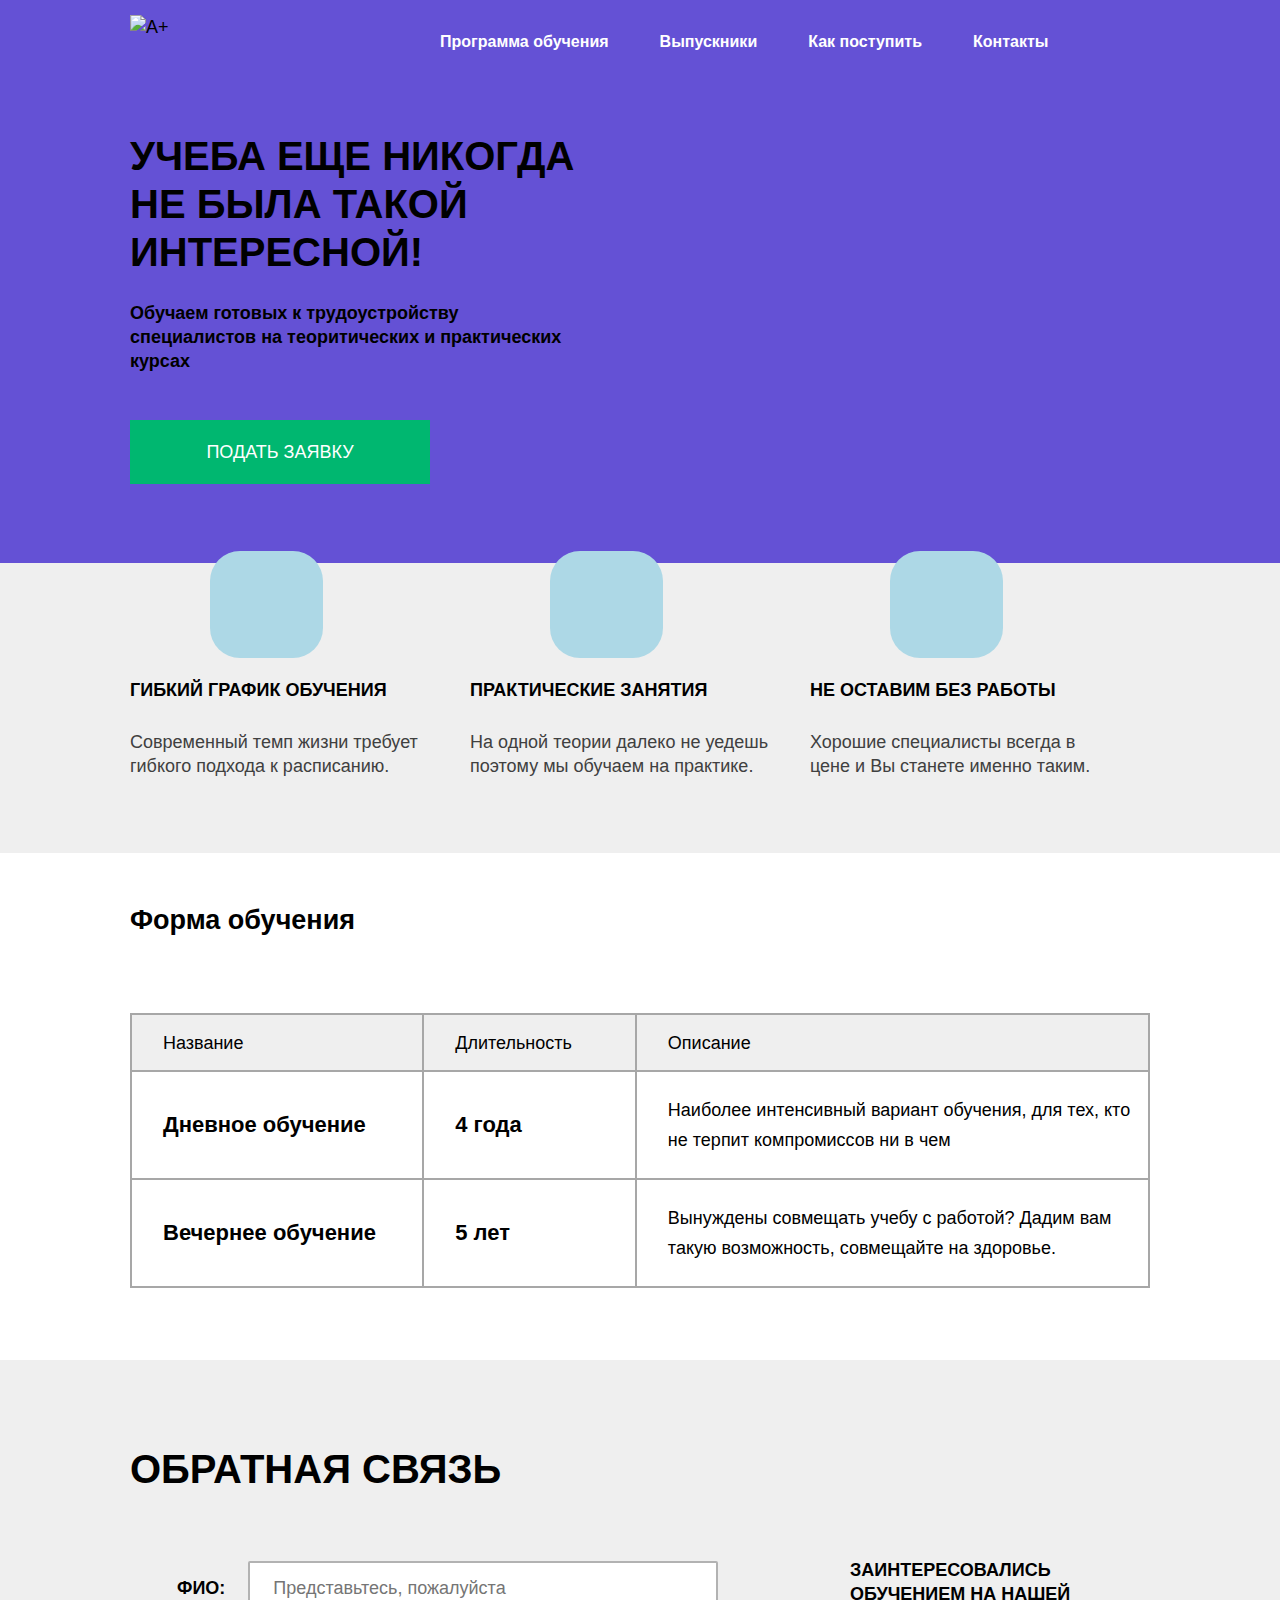
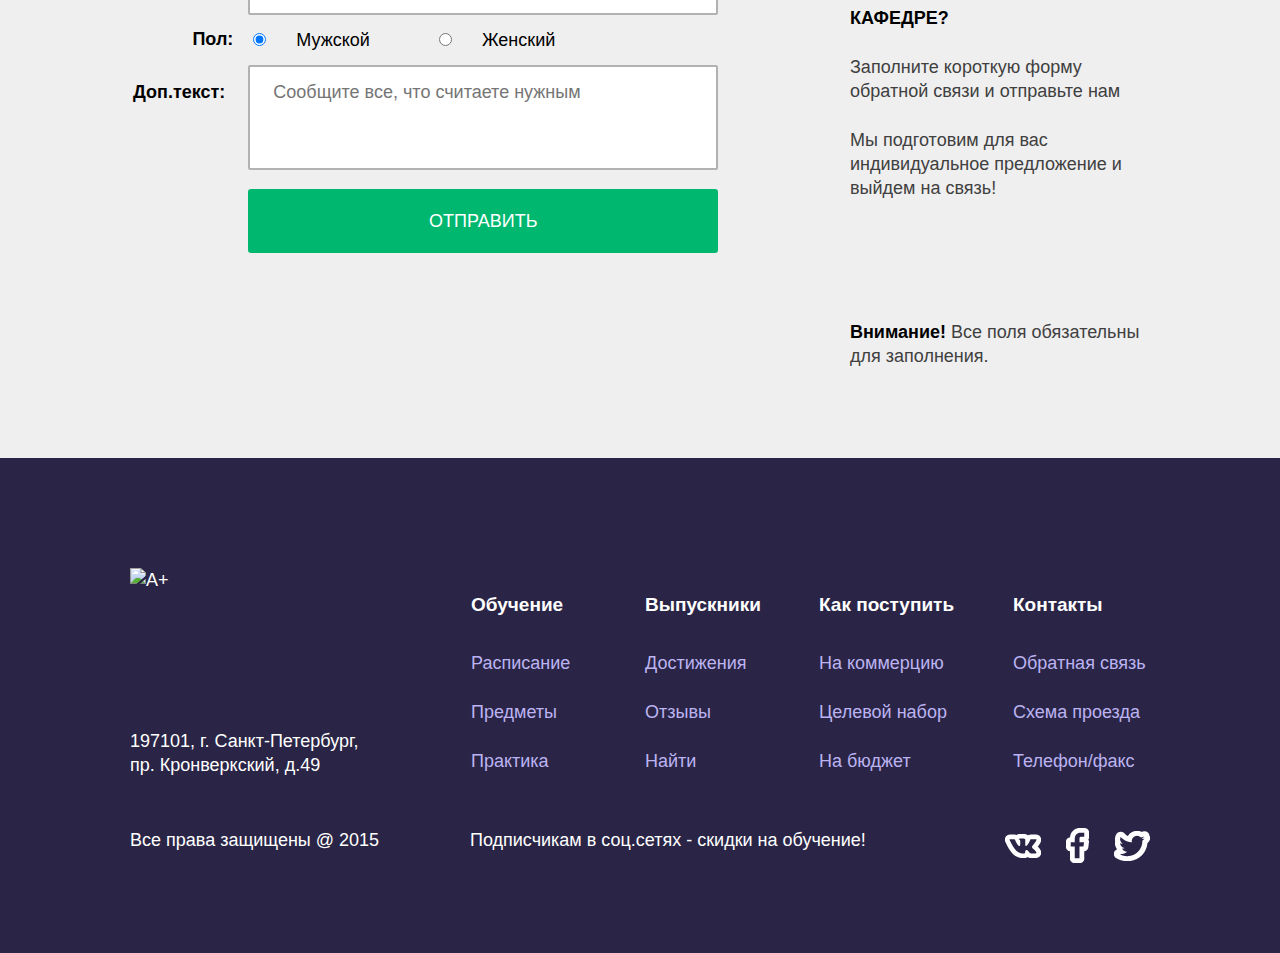
==== commit b5a5d346: "Конечные исправления" ====
--- a/myindex.html
+++ b/myindex.html
@@ -131,7 +131,7 @@
           </div>
             <p>197101, г. Санкт-Петербург, <br> пр. Кронверкский, д.49</p>
           </div>
-          <div class="footer-menu">
+          <div class="footer-menu footer-menu-index">
             <h3>Обучение</h3>
               <ul>
                 <li><a href="#">Расписание</a></li>
@@ -139,7 +139,7 @@
                 <li><a href="#">Практика</a></li>
               </ul>
           </div>
-          <div class="footer-menu">
+          <div class="footer-menu footer-menu-index">
             <h3>Выпускники</h3>
               <ul>
                 <li><a href="#">Достижения</a></li>
@@ -147,7 +147,7 @@
                 <li><a href="#">Найти</a></li>
               </ul>
           </div>
-          <div class="footer-menu">
+          <div class="footer-menu footer-menu-index">
             <h3>Как поступить</h3>
               <ul>
                 <li><a href="#">На коммерцию</a></li>
@@ -155,7 +155,7 @@
                 <li><a href="#">На бюджет</a></li>
               </ul>
           </div>
-          <div class="footer-menu">
+          <div class="footer-menu footer-menu-last">
             <h3>Контакты</h3>
               <ul>
                 <li><a href="#">Обратная связь</a></li>
@@ -166,8 +166,8 @@
         <div class="footer-bottom">
     <div class="сopyright index-сopyright">Все права защищены @ 2015</div>
       <div class="footer-social-promo index-social-promo">Подписчикам в соц.сетях - скидки на обучение!</div>
-        <div class="footer-social">
-          <a href="#" class="social-btn social-btn-vk">Вконтакте</a>
+        <div class="footer-social footer-social-index ">
+          <a href="https://vk.com/kuzmiha" class="social-btn social-btn-vk">Вконтакте</a>
           <a href="#" class="social-btn social-btn-fb">Фейсбук</a>
           <a href="#" class="social-btn social-btn-tw">Твиттер</a>
         </div>
--- a/css/style.css
+++ b/css/style.css
@@ -724,80 +724,88 @@
   border-bottom: 2px solid #00b770;
 }
 
-.main-footer{
-padding-top: 95px;
-padding-bottom: 75px;
-background-color: #1f2022;
-color: #ffffff;
-font-size: 18px;
-line-height: 24px;
-}
-
-.footer-top::after{
-  display: table;
-  clear: both;
-  content: "";
-}
-
-.footer-address{
-  float: left;
-  width: 300px;
-  margin-right: 40px;
-}
-
-.footer-address .logo{
-  float:none;
-}
-
-.footer-address p{
-  margin:0;
-  margin-top: 60px;
+.main-footer {
+      padding-top: 65px;
+      padding-bottom: 90px;
+      background-color: #2a2546;
+      color: #fff;
+      line-height: 24px;
+
+}
+.main-footer .footer::after{
+      display: table;
+      content: "";
+      clear: both;
+}
+
+.main-footer .footer-address {
+      float: left;
+      width: 235px;
+      margin-right: 106px;
 }
 
 .footer-menu{
-  float: left;
-  width: 150px;
-  margin-top: 25px;
-  min-height:185px;
-}
-
-.footer-menu{
-  margin: 0;
-  margin-bottom: 35px;
-  font-weight: 400;
-  font-size: 18px;
-  line-height: 24px;
-}
-
-.footer-menu ul{
-  margin: 0;
-  padding: 0;
-  list-style: none;
-}
-
-.footer-menu li{
-  margin-bottom: 24px;
-}
-
-.footer-menu a{
-  color:#ffcc00;
-  text-decoration: none;
-  font-size: 18px;
-  line-height: 24px;
-}
-
-.footer-menu a:hover{
-text-decoration: underline;
-}
-
-.footer-menu a:active{
-text-decoration: none;
-opacity: 0.3;
-}
-
-.footer-menu:last-child{
-  float: right;
-  width: 135px;
+      float: left;
+      margin-top: 25px;
+      width: 180px;
+      min-height: 175px;
+      margin-bottom: 30px;
+}
+
+.footer .footer-menu-index {
+      width: 174px;
+}
+
+.footer-menu-last {
+    width: 135px;
+    margin-left: 20px;
+}
+
+.main-footer .footer-menu ul {
+      padding: 0;
+      margin: 0;
+      list-style: none;
+}
+
+.main-footer .footer-menu h3 {
+      margin:0;
+      margin-bottom: 34px;
+      font-size: 19px;
+      line-height: 24px;
+      font-family: Tahoma, sans-serif;
+      font-weight: bold;
+}
+
+.main-footer .footer-menu li {
+      margin-bottom: 25px;
+}
+
+.main-footer .footer-menu a {
+      font-size: 18px;
+      line-height: 24px;
+      font-family: Tahoma, sans-serif;
+      font-weight: normal;
+      color: #bcb3f2;
+      text-decoration: none;
+}
+
+.main-footer .footer-menu:last-child{
+      float: right;
+      width: 136px;
+}
+
+
+.footer-address .logo {
+      float: none;
+      margin: 0;
+      margin-bottom: 81px;
+}
+
+.footer-address p {
+    font-size: 18px;
+    line-height: 24px;
+    font-family: Tahoma, sans-serif;
+    font-weight: normal;
 }
 
 .footer-bottom{
@@ -813,6 +821,13 @@
 .copyright{
   float: left;
   width: 300px;
+  margin-right: 40px;
+}
+
+.footer-bottom .index-сopyright {
+  float: left;
+  width: 300px;
+  margin-left: 0px;
   margin-right: 40px;
 }
 
@@ -824,15 +839,11 @@
 }
 
 .footer-bottom .index-social-promo {
-
-  margin-left: 0px;
-}
-
-.footer-bottom .index-сopyright {
-  float: left;
-  width: 300px;
-  margin-left: 0px;
-}
+  margin-top: 0;
+  margin-left: 0;
+}
+
+
 
 .footer-social{
   margin-top: -26px;
@@ -842,6 +853,10 @@
   font-size: 0;
 }
 
+.main-footer .footer-social-index {
+  margin-top: 0;
+  }
+
 .social-btn{
   display: inline-block;
   vertical-align: middle;
